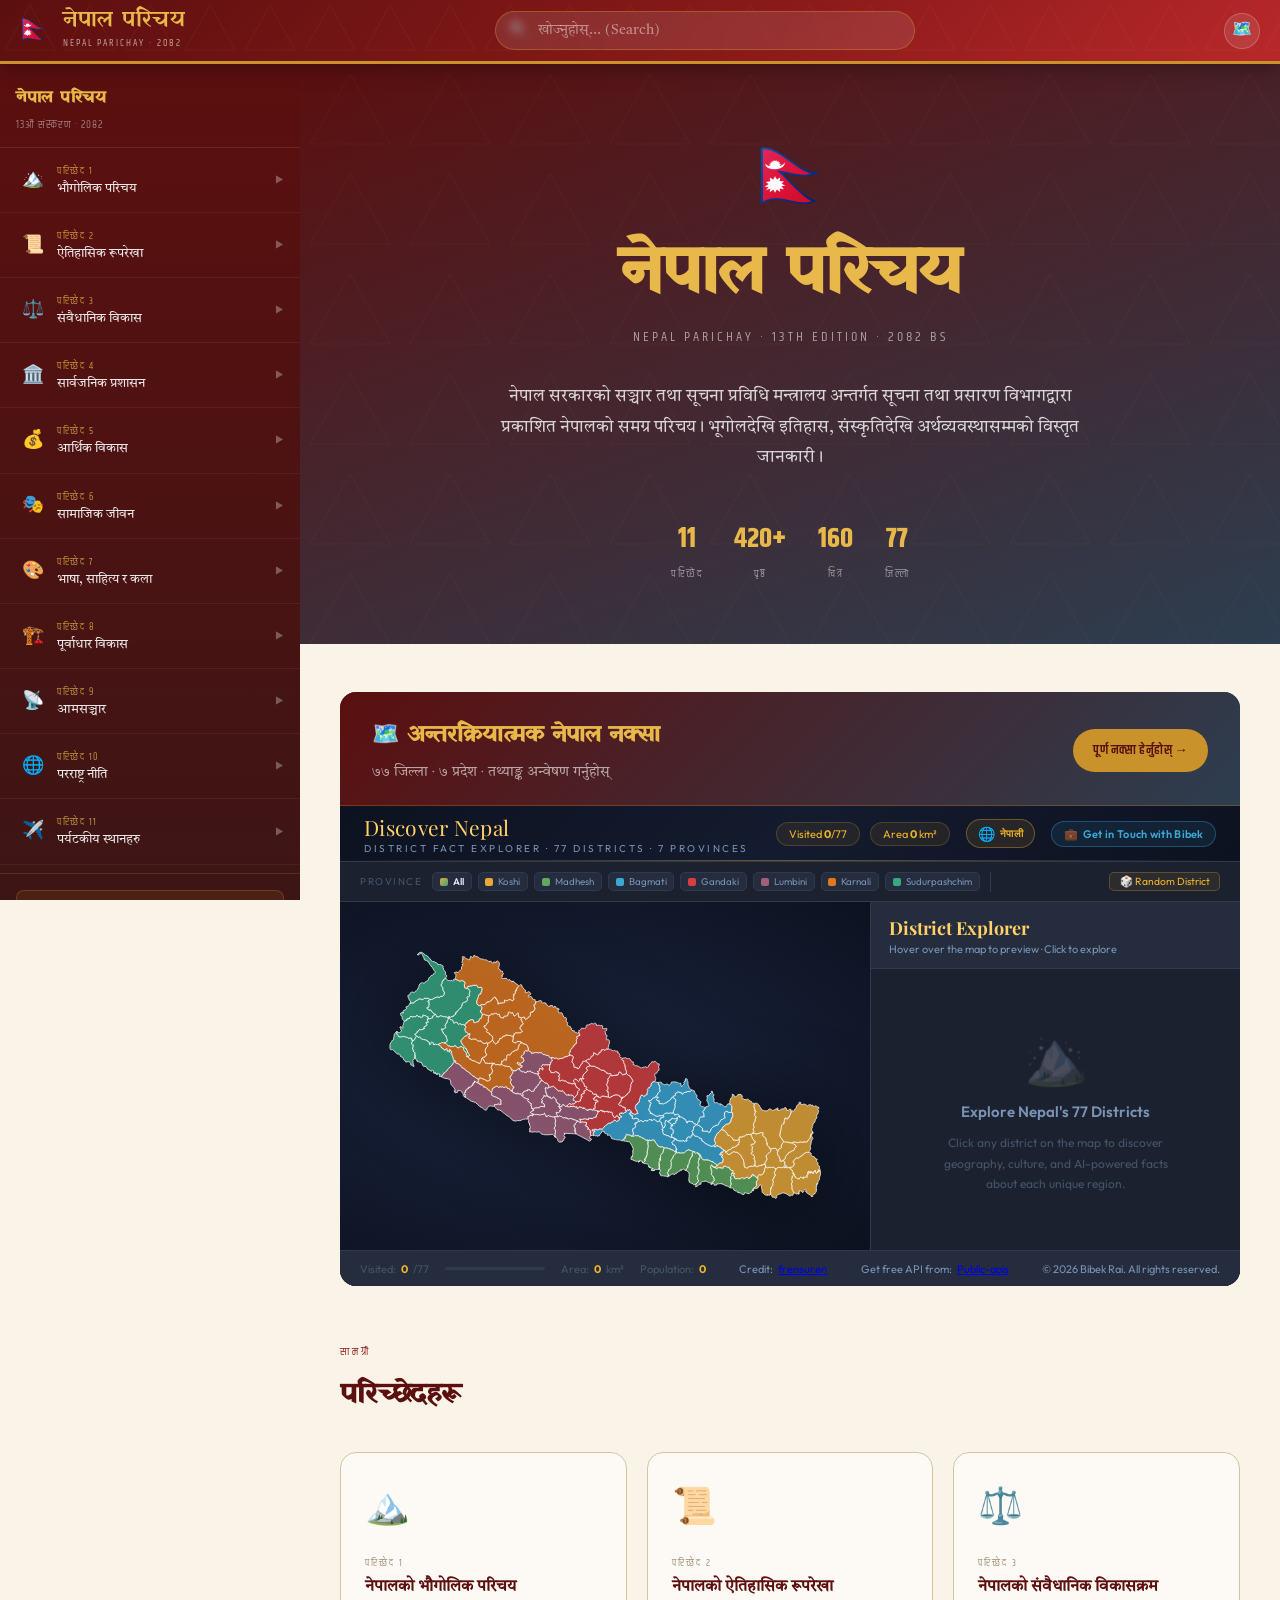
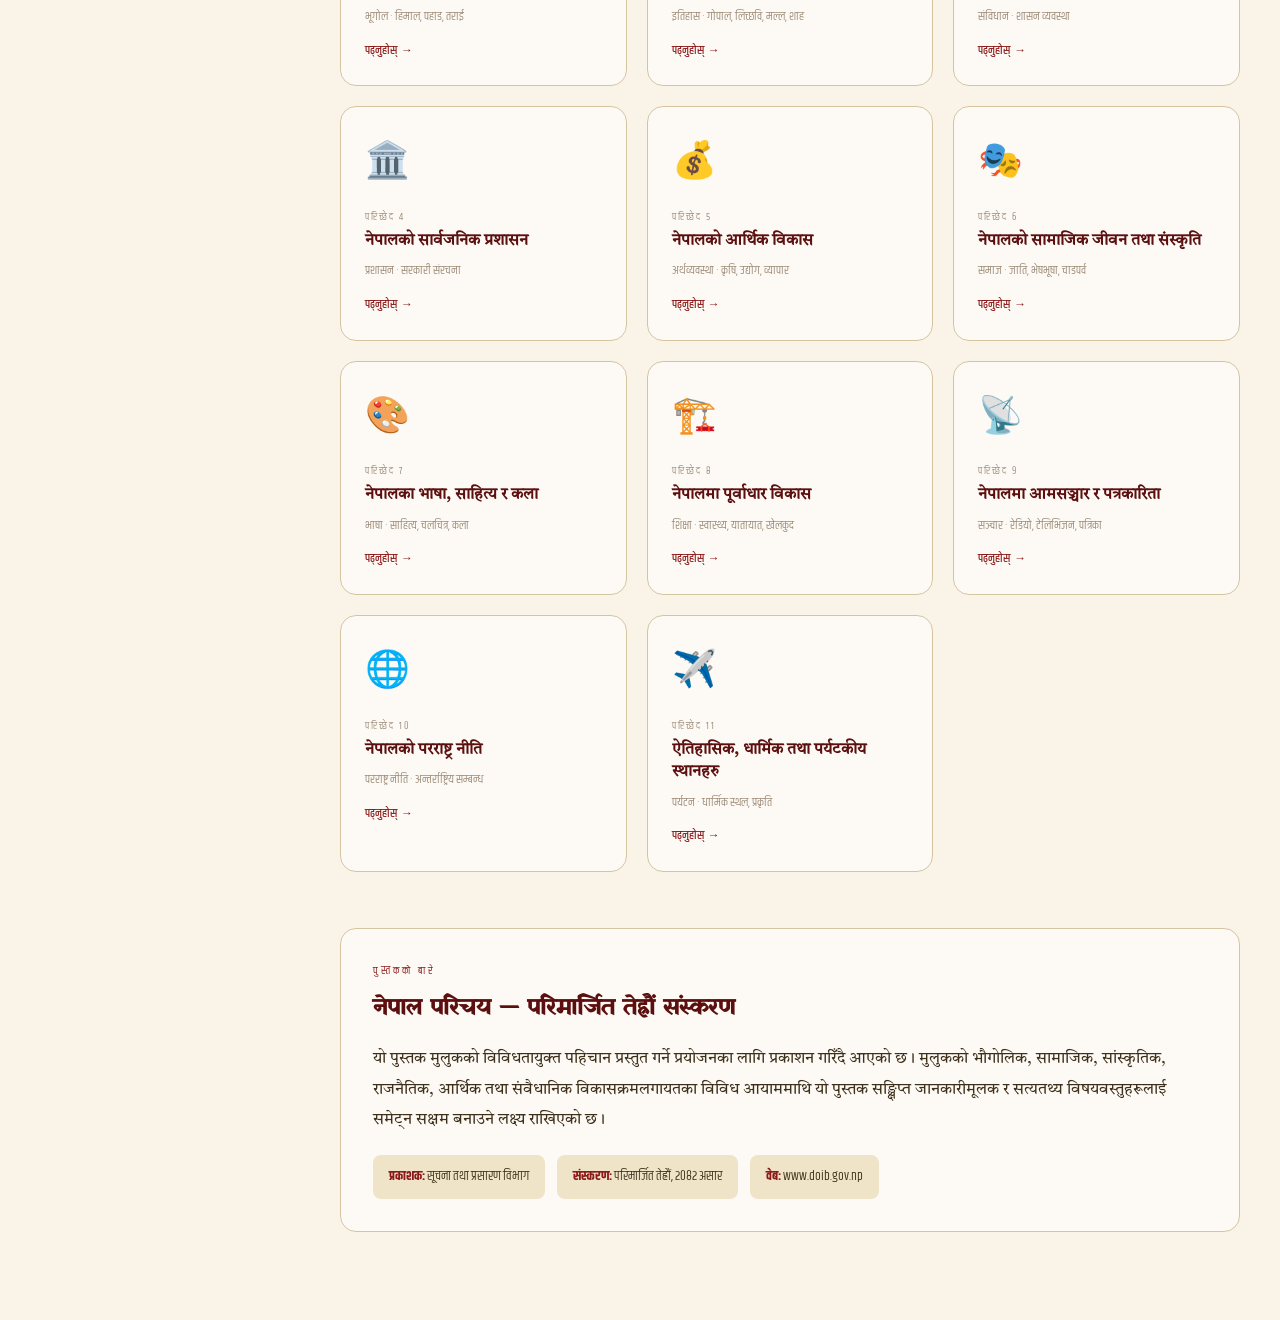
==== index.html @ 8df9b6da "Add files via upload" ====
<!DOCTYPE html>
<html lang="ne" dir="ltr">
<head>
<meta charset="UTF-8">
<meta name="viewport" content="width=device-width, initial-scale=1.0">
<title>नेपाल परिचय — डिजिटल पुस्तक</title>
<meta name="description" content="नेपाल परिचय — नेपाल सरकारद्वारा प्रकाशित नेपालको परिचयात्मक पुस्तक। भूगोल, इतिहास, संस्कृति, कला र थप जानकारी।">
<link rel="icon" href="data:image/svg+xml,<svg xmlns='http://www.w3.org/2000/svg' viewBox='0 0 100 100'><text y='.9em' font-size='90'>🇳🇵</text></svg>">
<link rel="stylesheet" href="src/style.css">
</head>
<body>

<!-- Header -->
<header class="site-header">
  <button class="sidebar-toggle" id="sidebar-toggle" aria-label="Menu">☰</button>
  <a class="header-logo" href="index.html">
    <span class="logo-flag">🇳🇵</span>
    <div>
      <div class="logo-text">नेपाल परिचय</div>
      <div class="logo-sub">Nepal Parichay · 2082</div>
    </div>
  </a>
  <div class="header-center">
    <div class="search-wrap">
      <span class="search-icon">🔍</span>
      <input type="text" class="search-input" id="search-input" 
             placeholder="खोज्नुहोस्... (Search)" autocomplete="off">
      <div class="search-results-dropdown" id="search-dropdown"></div>
    </div>
  </div>
  <div class="header-actions">
    <a class="btn-icon" href="nepal-map.html" title="Interactive Map" target="_blank">🗺️</a>
  </div>
</header>

<div class="sidebar-overlay" id="sidebar-overlay"></div>

<div class="app-layout">
  <!-- Sidebar -->
  <nav class="sidebar" id="sidebar">
    <div class="sidebar-header">
      <h2>नेपाल परिचय</h2>
      <p>13औं संस्करण · २०८२</p>
    </div>

    <div class="nav-chapter">
      <a class="nav-chapter-header" href="chapters/ch1.html">
        <span class="nav-ch-icon">🏔️</span>
        <div class="nav-ch-info">
          <div class="nav-ch-num">परिच्छेद १</div>
          <div class="nav-ch-title">भौगोलिक परिचय</div>
        </div>
        <span class="nav-ch-arrow">▶</span>
      </a>
    </div>
    <div class="nav-chapter">
      <a class="nav-chapter-header" href="chapters/ch2.html">
        <span class="nav-ch-icon">📜</span>
        <div class="nav-ch-info">
          <div class="nav-ch-num">परिच्छेद २</div>
          <div class="nav-ch-title">ऐतिहासिक रूपरेखा</div>
        </div>
        <span class="nav-ch-arrow">▶</span>
      </a>
    </div>
    <div class="nav-chapter">
      <a class="nav-chapter-header" href="chapters/ch3.html">
        <span class="nav-ch-icon">⚖️</span>
        <div class="nav-ch-info">
          <div class="nav-ch-num">परिच्छेद ३</div>
          <div class="nav-ch-title">संवैधानिक विकास</div>
        </div>
        <span class="nav-ch-arrow">▶</span>
      </a>
    </div>
    <div class="nav-chapter">
      <a class="nav-chapter-header" href="chapters/ch4.html">
        <span class="nav-ch-icon">🏛️</span>
        <div class="nav-ch-info">
          <div class="nav-ch-num">परिच्छेद ४</div>
          <div class="nav-ch-title">सार्वजनिक प्रशासन</div>
        </div>
        <span class="nav-ch-arrow">▶</span>
      </a>
    </div>
    <div class="nav-chapter">
      <a class="nav-chapter-header" href="chapters/ch5.html">
        <span class="nav-ch-icon">💰</span>
        <div class="nav-ch-info">
          <div class="nav-ch-num">परिच्छेद ५</div>
          <div class="nav-ch-title">आर्थिक विकास</div>
        </div>
        <span class="nav-ch-arrow">▶</span>
      </a>
    </div>
    <div class="nav-chapter">
      <a class="nav-chapter-header" href="chapters/ch6.html">
        <span class="nav-ch-icon">🎭</span>
        <div class="nav-ch-info">
          <div class="nav-ch-num">परिच्छेद ६</div>
          <div class="nav-ch-title">सामाजिक जीवन</div>
        </div>
        <span class="nav-ch-arrow">▶</span>
      </a>
    </div>
    <div class="nav-chapter">
      <a class="nav-chapter-header" href="chapters/ch7.html">
        <span class="nav-ch-icon">🎨</span>
        <div class="nav-ch-info">
          <div class="nav-ch-num">परिच्छेद ७</div>
          <div class="nav-ch-title">भाषा, साहित्य र कला</div>
        </div>
        <span class="nav-ch-arrow">▶</span>
      </a>
    </div>
    <div class="nav-chapter">
      <a class="nav-chapter-header" href="chapters/ch8.html">
        <span class="nav-ch-icon">🏗️</span>
        <div class="nav-ch-info">
          <div class="nav-ch-num">परिच्छेद ८</div>
          <div class="nav-ch-title">पूर्वाधार विकास</div>
        </div>
        <span class="nav-ch-arrow">▶</span>
      </a>
    </div>
    <div class="nav-chapter">
      <a class="nav-chapter-header" href="chapters/ch9.html">
        <span class="nav-ch-icon">📡</span>
        <div class="nav-ch-info">
          <div class="nav-ch-num">परिच्छेद ९</div>
          <div class="nav-ch-title">आमसञ्चार</div>
        </div>
        <span class="nav-ch-arrow">▶</span>
      </a>
    </div>
    <div class="nav-chapter">
      <a class="nav-chapter-header" href="chapters/ch10.html">
        <span class="nav-ch-icon">🌐</span>
        <div class="nav-ch-info">
          <div class="nav-ch-num">परिच्छेद १०</div>
          <div class="nav-ch-title">परराष्ट्र नीति</div>
        </div>
        <span class="nav-ch-arrow">▶</span>
      </a>
    </div>
    <div class="nav-chapter">
      <a class="nav-chapter-header" href="chapters/ch11.html">
        <span class="nav-ch-icon">✈️</span>
        <div class="nav-ch-info">
          <div class="nav-ch-num">परिच्छेद ११</div>
          <div class="nav-ch-title">पर्यटकीय स्थानहरु</div>
        </div>
        <span class="nav-ch-arrow">▶</span>
      </a>
    </div>

    <div class="nav-special">
      <a class="nav-special-btn" href="nepal-map.html" target="_blank">
        <span>🗺️</span> नेपाल अन्तरक्रियात्मक नक्सा
      </a>
    </div>
  </nav>

  <!-- Main Content -->
  <main class="main-content">

    <!-- Hero -->
    <section class="home-hero">
      <div class="home-hero-flag">🇳🇵</div>
      <h1>नेपाल परिचय</h1>
      <p class="home-hero-sub">Nepal Parichay · 13th Edition · 2082 BS</p>
      <p class="home-hero-desc">
        नेपाल सरकारको सञ्चार तथा सूचना प्रविधि मन्त्रालय अन्तर्गत सूचना तथा प्रसारण विभागद्वारा प्रकाशित नेपालको समग्र परिचय। भूगोलदेखि इतिहास, संस्कृतिदेखि अर्थव्यवस्थासम्मको विस्तृत जानकारी।
      </p>
      <div class="hero-stats">
        <div class="hero-stat">
          <div class="hero-stat-num">११</div>
          <div class="hero-stat-label">परिच्छेद</div>
        </div>
        <div class="hero-stat">
          <div class="hero-stat-num">४२०+</div>
          <div class="hero-stat-label">पृष्ठ</div>
        </div>
        <div class="hero-stat">
          <div class="hero-stat-num">१६०</div>
          <div class="hero-stat-label">चित्र</div>
        </div>
        <div class="hero-stat">
          <div class="hero-stat-num">७७</div>
          <div class="hero-stat-label">जिल्ला</div>
        </div>
      </div>
    </section>

    <div class="home-body">

      <!-- Interactive Map Feature -->
      <div class="map-feature">
        <div class="map-feature-header">
          <div>
            <h2>🗺️ अन्तरक्रियात्मक नेपाल नक्सा</h2>
            <p>७७ जिल्ला · ७ प्रदेश · तथ्याङ्क अन्वेषण गर्नुहोस्</p>
          </div>
          <a class="btn-explore" href="nepal-map.html" target="_blank">
            पूर्ण नक्सा हेर्नुहोस् →
          </a>
        </div>
        <iframe 
          class="map-preview-frame" 
          src="nepal-map.html" 
          title="Nepal Interactive Map"
          loading="lazy">
        </iframe>
      </div>

      <!-- Chapters -->
      <div class="section-label">सामग्री</div>
      <h2 class="section-title">परिच्छेदहरू</h2>

      <div class="chapters-grid">

        <a class="chapter-card" href="chapters/ch1.html">
          <span class="cc-icon">🏔️</span>
          <div class="cc-num">परिच्छेद १</div>
          <div class="cc-title">नेपालको भौगोलिक परिचय</div>
          <div class="cc-short">भूगोल · हिमाल, पहाड, तराई</div>
          <div class="cc-arrow">पढ्नुहोस् <span>→</span></div>
        </a>

        <a class="chapter-card" href="chapters/ch2.html">
          <span class="cc-icon">📜</span>
          <div class="cc-num">परिच्छेद २</div>
          <div class="cc-title">नेपालको ऐतिहासिक रूपरेखा</div>
          <div class="cc-short">इतिहास · गोपाल, लिच्छवि, मल्ल, शाह</div>
          <div class="cc-arrow">पढ्नुहोस् <span>→</span></div>
        </a>

        <a class="chapter-card" href="chapters/ch3.html">
          <span class="cc-icon">⚖️</span>
          <div class="cc-num">परिच्छेद ३</div>
          <div class="cc-title">नेपालको संवैधानिक विकासक्रम</div>
          <div class="cc-short">संविधान · शासन व्यवस्था</div>
          <div class="cc-arrow">पढ्नुहोस् <span>→</span></div>
        </a>

        <a class="chapter-card" href="chapters/ch4.html">
          <span class="cc-icon">🏛️</span>
          <div class="cc-num">परिच्छेद ४</div>
          <div class="cc-title">नेपालको सार्वजनिक प्रशासन</div>
          <div class="cc-short">प्रशासन · सरकारी संरचना</div>
          <div class="cc-arrow">पढ्नुहोस् <span>→</span></div>
        </a>

        <a class="chapter-card" href="chapters/ch5.html">
          <span class="cc-icon">💰</span>
          <div class="cc-num">परिच्छेद ५</div>
          <div class="cc-title">नेपालको आर्थिक विकास</div>
          <div class="cc-short">अर्थव्यवस्था · कृषि, उद्योग, व्यापार</div>
          <div class="cc-arrow">पढ्नुहोस् <span>→</span></div>
        </a>

        <a class="chapter-card" href="chapters/ch6.html">
          <span class="cc-icon">🎭</span>
          <div class="cc-num">परिच्छेद ६</div>
          <div class="cc-title">नेपालको सामाजिक जीवन तथा संस्कृति</div>
          <div class="cc-short">समाज · जाति, भेषभूषा, चाडपर्व</div>
          <div class="cc-arrow">पढ्नुहोस् <span>→</span></div>
        </a>

        <a class="chapter-card" href="chapters/ch7.html">
          <span class="cc-icon">🎨</span>
          <div class="cc-num">परिच्छेद ७</div>
          <div class="cc-title">नेपालका भाषा, साहित्य र कला</div>
          <div class="cc-short">भाषा · साहित्य, चलचित्र, कला</div>
          <div class="cc-arrow">पढ्नुहोस् <span>→</span></div>
        </a>

        <a class="chapter-card" href="chapters/ch8.html">
          <span class="cc-icon">🏗️</span>
          <div class="cc-num">परिच्छेद ८</div>
          <div class="cc-title">नेपालमा पूर्वाधार विकास</div>
          <div class="cc-short">शिक्षा · स्वास्थ्य, यातायात, खेलकुद</div>
          <div class="cc-arrow">पढ्नुहोस् <span>→</span></div>
        </a>

        <a class="chapter-card" href="chapters/ch9.html">
          <span class="cc-icon">📡</span>
          <div class="cc-num">परिच्छेद ९</div>
          <div class="cc-title">नेपालमा आमसञ्चार र पत्रकारिता</div>
          <div class="cc-short">सञ्चार · रेडियो, टेलिभिजन, पत्रिका</div>
          <div class="cc-arrow">पढ्नुहोस् <span>→</span></div>
        </a>

        <a class="chapter-card" href="chapters/ch10.html">
          <span class="cc-icon">🌐</span>
          <div class="cc-num">परिच्छेद १०</div>
          <div class="cc-title">नेपालको परराष्ट्र नीति</div>
          <div class="cc-short">परराष्ट्र नीति · अन्तर्राष्ट्रिय सम्बन्ध</div>
          <div class="cc-arrow">पढ्नुहोस् <span>→</span></div>
        </a>

        <a class="chapter-card" href="chapters/ch11.html">
          <span class="cc-icon">✈️</span>
          <div class="cc-num">परिच्छेद ११</div>
          <div class="cc-title">ऐतिहासिक, धार्मिक तथा पर्यटकीय स्थानहरु</div>
          <div class="cc-short">पर्यटन · धार्मिक स्थल, प्रकृति</div>
          <div class="cc-arrow">पढ्नुहोस् <span>→</span></div>
        </a>

      </div>

      <!-- About Box -->
      <div style="background:var(--white);border:1px solid var(--border);border-radius:var(--radius-lg);padding:32px;margin-bottom:40px;">
        <div class="section-label">पुस्तकको बारे</div>
        <h3 style="font-family:var(--font-display);font-size:22px;color:var(--crimson-dark);margin-bottom:16px;">नेपाल परिचय — परिमार्जित तेह्रौं संस्करण</h3>
        <p style="font-family:var(--font-body);font-size:16px;line-height:1.9;color:var(--ink-mid);margin-bottom:12px;">
          यो पुस्तक मुलुकको विविधतायुक्त पहिचान प्रस्तुत गर्ने प्रयोजनका लागि प्रकाशन गरिँदै आएको छ। मुलुकको भौगोलिक, सामाजिक, सांस्कृतिक, राजनैतिक, आर्थिक तथा संवैधानिक विकासक्रमलगायतका विविध आयाममाथि यो पुस्तक सङ्क्षिप्त जानकारीमूलक र सत्यतथ्य विषयवस्तुहरूलाई समेट्न सक्षम बनाउने लक्ष्य राखिएको छ।
        </p>
        <div style="display:flex;flex-wrap:wrap;gap:12px;margin-top:20px;">
          <div style="background:var(--parchment-dark);border-radius:var(--radius);padding:10px 16px;font-family:var(--font-ui);font-size:13px;color:var(--ink-mid);">
            <strong style="color:var(--crimson);">प्रकाशक:</strong> सूचना तथा प्रसारण विभाग
          </div>
          <div style="background:var(--parchment-dark);border-radius:var(--radius);padding:10px 16px;font-family:var(--font-ui);font-size:13px;color:var(--ink-mid);">
            <strong style="color:var(--crimson);">संस्करण:</strong> परिमार्जित तेह्रौं, २०८२ असार
          </div>
          <div style="background:var(--parchment-dark);border-radius:var(--radius);padding:10px 16px;font-family:var(--font-ui);font-size:13px;color:var(--ink-mid);">
            <strong style="color:var(--crimson);">वेब:</strong> www.doib.gov.np
          </div>
        </div>
      </div>

    </div><!-- /home-body -->
  </main>
</div><!-- /app-layout -->

<!-- Lightbox -->
<div class="lightbox-overlay" id="lightbox">
  <span class="lightbox-close" onclick="closeLightbox()">×</span>
  <img class="lightbox-img" src="" alt="">
  <div class="lightbox-caption"></div>
</div>

<script src="https://cdn.jsdelivr.net/npm/flexsearch@0.7.43/dist/flexsearch.bundle.js"></script>
<script src="src/app.js"></script>
<script src="src/search.js"></script>
</body>
</html>
---- src/style.css ----
/* ══════════════════════════════════════════════
   नेपाल परिचय — Main Stylesheet
   Font Strategy: Yatra One (headings), Tiro Devanagari Hindi (body),
   Khand (numbers/UI), Inknut Antiqua (pull quotes), Poppins (nav)
══════════════════════════════════════════════ */

@import url('https://fonts.googleapis.com/css2?family=Yatra+One&family=Tiro+Devanagari+Hindi:ital@0;1&family=Khand:wght@300;400;500;600;700&family=Inknut+Antiqua:wght@300;400;600;800&family=Poppins:wght@300;400;500;600&family=Noto+Serif+Devanagari:wght@100..900&display=swap');

:root {
  /* Color palette — Deep Nepal Crimson + Mountain Gold */
  --crimson: #8B1A1A;
  --crimson-dark: #5C0F0F;
  --crimson-light: #B8282A;
  --gold: #C9922A;
  --gold-light: #E8B94A;
  --gold-pale: #F5E6C2;
  --mountain: #2C3E50;
  --mountain-mid: #3D5266;
  --forest: #2E5F3E;
  --sky: #4A7BA8;
  --parchment: #FAF4E8;
  --parchment-dark: #F0E4C8;
  --ink: #1A1209;
  --ink-mid: #3D2F1A;
  --ink-light: #6B5440;
  --muted: #9B8A76;
  --border: #D4C4A0;
  --border-light: #EAE0CC;
  --white: #FDFAF5;

  /* Layout */
  --sidebar-w: 300px;
  --header-h: 64px;
  --content-max: 860px;
  --radius: 8px;
  --radius-lg: 16px;

  /* Typography */
  --font-display: 'Yatra One', 'Noto Serif Devanagari', serif;
  --font-body: 'Tiro Devanagari Hindi', 'Noto Serif Devanagari', serif;
  --font-ui: 'Khand', 'Poppins', sans-serif;
  --font-quote: 'Inknut Antiqua', serif;
  --font-nav: 'Poppins', sans-serif;
}

/* ── Reset ── */
*, *::before, *::after { box-sizing: border-box; margin: 0; padding: 0; }
html { scroll-behavior: smooth; font-size: 16px; }

body {
  font-family: var(--font-body);
  background: var(--parchment);
  color: var(--ink);
  line-height: 1.8;
  min-height: 100vh;
  overflow-x: hidden;
}

/* ══ HEADER ══ */
.site-header {
  position: fixed;
  top: 0; left: 0; right: 0;
  height: var(--header-h);
  background: linear-gradient(135deg, var(--crimson-dark) 0%, var(--crimson) 60%, var(--crimson-light) 100%);
  border-bottom: 3px solid var(--gold);
  display: flex;
  align-items: center;
  gap: 16px;
  padding: 0 20px 0 16px;
  z-index: 1000;
  box-shadow: 0 4px 20px rgba(0,0,0,0.3);
}

.site-header::before {
  content: '';
  position: absolute;
  inset: 0;
  background: url("data:image/svg+xml,%3Csvg width='60' height='60' xmlns='http://www.w3.org/2000/svg'%3E%3Cpath d='M30 5 L55 50 L5 50Z' fill='none' stroke='rgba(201,146,42,0.08)' stroke-width='1'/%3E%3C/svg%3E") repeat;
  pointer-events: none;
}

.header-logo {
  display: flex;
  align-items: center;
  gap: 12px;
  text-decoration: none;
  flex-shrink: 0;
}

.header-logo .logo-flag {
  font-size: 28px;
  line-height: 1;
}

.header-logo .logo-text {
  font-family: var(--font-display);
  font-size: 22px;
  color: var(--gold-light);
  line-height: 1.1;
  letter-spacing: 0.5px;
}

.header-logo .logo-sub {
  font-family: var(--font-ui);
  font-size: 10px;
  color: rgba(255,255,255,0.6);
  letter-spacing: 2px;
  text-transform: uppercase;
}

.header-center {
  flex: 1;
  display: flex;
  align-items: center;
  justify-content: center;
}

.search-wrap {
  position: relative;
  width: 100%;
  max-width: 420px;
}

.search-input {
  width: 100%;
  padding: 9px 16px 9px 42px;
  border-radius: 100px;
  border: 1.5px solid rgba(201,146,42,0.4);
  background: rgba(255,255,255,0.1);
  color: white;
  font-family: var(--font-body);
  font-size: 14px;
  outline: none;
  transition: all 0.2s;
  backdrop-filter: blur(4px);
}

.search-input::placeholder { color: rgba(255,255,255,0.45); }
.search-input:focus {
  border-color: var(--gold);
  background: rgba(255,255,255,0.15);
  box-shadow: 0 0 0 3px rgba(201,146,42,0.2);
}

.search-icon {
  position: absolute;
  left: 14px; top: 50%;
  transform: translateY(-50%);
  color: rgba(255,255,255,0.5);
  font-size: 16px;
  pointer-events: none;
}

.search-results-dropdown {
  position: absolute;
  top: calc(100% + 8px);
  left: 0; right: 0;
  background: var(--white);
  border: 1px solid var(--border);
  border-radius: var(--radius-lg);
  box-shadow: 0 16px 40px rgba(0,0,0,0.2);
  max-height: 400px;
  overflow-y: auto;
  z-index: 2000;
  display: none;
}

.search-results-dropdown.show { display: block; }

.search-result-item {
  padding: 12px 16px;
  border-bottom: 1px solid var(--border-light);
  cursor: pointer;
  transition: background 0.15s;
  text-decoration: none;
  display: block;
  color: var(--ink);
}
.search-result-item:hover { background: var(--parchment); }
.search-result-item:last-child { border-bottom: none; }

.sri-label {
  font-family: var(--font-ui);
  font-size: 10px;
  color: var(--muted);
  text-transform: uppercase;
  letter-spacing: 1.5px;
}

.sri-title {
  font-family: var(--font-body);
  font-size: 14px;
  color: var(--crimson);
  margin: 2px 0;
}

.sri-snippet {
  font-size: 12px;
  color: var(--ink-light);
  line-height: 1.5;
  display: -webkit-box;
  -webkit-line-clamp: 2;
  -webkit-box-orient: vertical;
  overflow: hidden;
}

.sri-snippet mark {
  background: var(--gold-pale);
  color: var(--crimson-dark);
  border-radius: 2px;
  padding: 0 2px;
}

.header-actions {
  display: flex;
  align-items: center;
  gap: 8px;
  flex-shrink: 0;
}

.btn-icon {
  width: 36px; height: 36px;
  border-radius: 50%;
  background: rgba(255,255,255,0.1);
  border: 1px solid rgba(255,255,255,0.2);
  color: white;
  display: flex; align-items: center; justify-content: center;
  cursor: pointer;
  font-size: 16px;
  transition: all 0.2s;
  text-decoration: none;
}
.btn-icon:hover { background: rgba(255,255,255,0.2); border-color: var(--gold); }

.sidebar-toggle {
  display: none;
  width: 36px; height: 36px;
  border-radius: 8px;
  background: rgba(255,255,255,0.1);
  border: 1px solid rgba(255,255,255,0.2);
  color: white;
  align-items: center; justify-content: center;
  cursor: pointer;
  font-size: 18px;
  transition: all 0.2s;
}
.sidebar-toggle:hover { background: rgba(255,255,255,0.2); }

/* ══ LAYOUT ══ */
.app-layout {
  display: flex;
  min-height: calc(100vh - var(--header-h));
  margin-top: var(--header-h);
}

/* ══ SIDEBAR ══ */
.sidebar {
  width: var(--sidebar-w);
  flex-shrink: 0;
  background: linear-gradient(180deg, var(--crimson-dark) 0%, #3D1515 100%);
  color: white;
  position: fixed;
  top: var(--header-h);
  left: 0;
  bottom: 0;
  overflow-y: auto;
  overflow-x: hidden;
  z-index: 900;
  transition: transform 0.3s ease;
  scrollbar-width: thin;
  scrollbar-color: rgba(201,146,42,0.3) transparent;
}

.sidebar::-webkit-scrollbar { width: 4px; }
.sidebar::-webkit-scrollbar-thumb { background: rgba(201,146,42,0.3); border-radius: 2px; }

.sidebar-header {
  padding: 20px 16px 12px;
  border-bottom: 1px solid rgba(201,146,42,0.2);
}

.sidebar-header h2 {
  font-family: var(--font-display);
  font-size: 16px;
  color: var(--gold-light);
  letter-spacing: 0.5px;
}

.sidebar-header p {
  font-family: var(--font-ui);
  font-size: 11px;
  color: rgba(255,255,255,0.45);
  letter-spacing: 1px;
  text-transform: uppercase;
  margin-top: 2px;
}

.nav-chapter {
  padding: 4px 0;
  border-bottom: 1px solid rgba(255,255,255,0.06);
}

.nav-chapter-header {
  display: flex;
  align-items: center;
  gap: 10px;
  padding: 10px 16px;
  cursor: pointer;
  transition: all 0.2s;
  text-decoration: none;
  color: white;
  border-left: 3px solid transparent;
}

.nav-chapter-header:hover,
.nav-chapter-header.active {
  background: rgba(201,146,42,0.12);
  border-left-color: var(--gold);
}

.nav-chapter-header.active {
  background: rgba(201,146,42,0.18);
}

.nav-ch-icon {
  font-size: 18px;
  width: 28px;
  flex-shrink: 0;
  text-align: center;
}

.nav-ch-info { flex: 1; min-width: 0; }

.nav-ch-num {
  font-family: var(--font-ui);
  font-size: 10px;
  color: var(--gold-light);
  letter-spacing: 1.5px;
  text-transform: uppercase;
  opacity: 0.8;
}

.nav-ch-title {
  font-family: var(--font-body);
  font-size: 13px;
  color: rgba(255,255,255,0.9);
  line-height: 1.4;
  white-space: nowrap;
  overflow: hidden;
  text-overflow: ellipsis;
}

.nav-ch-arrow {
  font-size: 10px;
  color: rgba(255,255,255,0.3);
  transition: transform 0.2s;
  flex-shrink: 0;
}

.nav-chapter.open .nav-ch-arrow { transform: rotate(90deg); }

.nav-sub-list {
  display: none;
  padding: 4px 0 8px 54px;
}

.nav-chapter.open .nav-sub-list { display: block; }

.nav-sub-item {
  display: block;
  padding: 5px 8px;
  font-family: var(--font-body);
  font-size: 12px;
  color: rgba(255,255,255,0.55);
  text-decoration: none;
  border-radius: 4px;
  transition: all 0.15s;
  line-height: 1.4;
}

.nav-sub-item:hover { color: var(--gold-light); background: rgba(255,255,255,0.05); }

.nav-special {
  padding: 16px;
  border-top: 1px solid rgba(201,146,42,0.2);
  margin-top: 8px;
}

.nav-special-btn {
  display: flex;
  align-items: center;
  gap: 10px;
  padding: 10px 12px;
  background: rgba(201,146,42,0.1);
  border: 1px solid rgba(201,146,42,0.25);
  border-radius: var(--radius);
  color: var(--gold-light);
  font-family: var(--font-ui);
  font-size: 13px;
  font-weight: 500;
  text-decoration: none;
  cursor: pointer;
  transition: all 0.2s;
  width: 100%;
  text-align: left;
}

.nav-special-btn:hover {
  background: rgba(201,146,42,0.2);
  border-color: var(--gold);
}

/* ══ MAIN CONTENT ══ */
.main-content {
  flex: 1;
  margin-left: var(--sidebar-w);
  min-width: 0;
}

/* ══ HOME PAGE ══ */
.home-hero {
  background: linear-gradient(160deg, var(--crimson-dark) 0%, var(--mountain) 100%);
  padding: 80px 40px 60px;
  text-align: center;
  position: relative;
  overflow: hidden;
}

.home-hero::before {
  content: '';
  position: absolute;
  inset: 0;
  background: url("data:image/svg+xml,%3Csvg xmlns='http://www.w3.org/2000/svg' width='100' height='100'%3E%3Cpolygon points='50,10 90,80 10,80' fill='none' stroke='rgba(201,146,42,0.05)' stroke-width='1'/%3E%3C/svg%3E") repeat;
  pointer-events: none;
}

.home-hero-flag {
  font-size: 72px;
  line-height: 1;
  margin-bottom: 20px;
  animation: flagPulse 3s ease-in-out infinite;
}

@keyframes flagPulse {
  0%, 100% { transform: scale(1); }
  50% { transform: scale(1.05); }
}

.home-hero h1 {
  font-family: var(--font-display);
  font-size: clamp(36px, 6vw, 64px);
  color: var(--gold-light);
  line-height: 1.2;
  margin-bottom: 12px;
}

.home-hero-sub {
  font-family: var(--font-ui);
  font-size: 14px;
  color: rgba(255,255,255,0.55);
  letter-spacing: 3px;
  text-transform: uppercase;
  margin-bottom: 32px;
}

.home-hero-desc {
  font-family: var(--font-body);
  font-size: 17px;
  color: rgba(255,255,255,0.8);
  max-width: 600px;
  margin: 0 auto 40px;
  line-height: 1.8;
}

.hero-stats {
  display: flex;
  justify-content: center;
  gap: 32px;
  flex-wrap: wrap;
}

.hero-stat {
  text-align: center;
}

.hero-stat-num {
  font-family: var(--font-ui);
  font-size: 28px;
  font-weight: 700;
  color: var(--gold-light);
}

.hero-stat-label {
  font-family: var(--font-ui);
  font-size: 11px;
  color: rgba(255,255,255,0.5);
  letter-spacing: 1.5px;
  text-transform: uppercase;
}

.home-body {
  padding: 48px 40px;
  max-width: 1200px;
  margin: 0 auto;
}

.section-label {
  font-family: var(--font-ui);
  font-size: 11px;
  letter-spacing: 3px;
  text-transform: uppercase;
  color: var(--crimson);
  margin-bottom: 8px;
}

.section-title {
  font-family: var(--font-display);
  font-size: 28px;
  color: var(--crimson-dark);
  margin-bottom: 32px;
}

/* Chapter Cards Grid */
.chapters-grid {
  display: grid;
  grid-template-columns: repeat(auto-fill, minmax(280px, 1fr));
  gap: 20px;
  margin-bottom: 56px;
}

.chapter-card {
  background: var(--white);
  border: 1px solid var(--border);
  border-radius: var(--radius-lg);
  padding: 24px;
  text-decoration: none;
  color: var(--ink);
  display: block;
  transition: all 0.25s ease;
  position: relative;
  overflow: hidden;
}

.chapter-card::before {
  content: '';
  position: absolute;
  top: 0; left: 0; right: 0;
  height: 3px;
  background: linear-gradient(90deg, var(--crimson), var(--gold));
  transform: scaleX(0);
  transform-origin: left;
  transition: transform 0.3s ease;
}

.chapter-card:hover {
  transform: translateY(-4px);
  box-shadow: 0 12px 32px rgba(0,0,0,0.12);
  border-color: var(--border);
}

.chapter-card:hover::before { transform: scaleX(1); }

.cc-icon {
  font-size: 36px;
  margin-bottom: 12px;
  display: block;
}

.cc-num {
  font-family: var(--font-ui);
  font-size: 10px;
  color: var(--muted);
  letter-spacing: 2px;
  text-transform: uppercase;
  margin-bottom: 4px;
}

.cc-title {
  font-family: var(--font-body);
  font-size: 16px;
  color: var(--crimson-dark);
  font-weight: 600;
  line-height: 1.4;
  margin-bottom: 8px;
}

.cc-short {
  font-family: var(--font-ui);
  font-size: 12px;
  color: var(--muted);
  margin-bottom: 12px;
}

.cc-arrow {
  font-family: var(--font-ui);
  font-size: 12px;
  color: var(--crimson);
  font-weight: 500;
  display: flex;
  align-items: center;
  gap: 4px;
}

/* Map Feature */
.map-feature {
  background: var(--mountain);
  border-radius: var(--radius-lg);
  overflow: hidden;
  margin-bottom: 56px;
  position: relative;
}

.map-feature-header {
  padding: 24px 32px 20px;
  background: linear-gradient(135deg, var(--crimson-dark), var(--mountain));
  border-bottom: 1px solid rgba(201,146,42,0.3);
  display: flex;
  align-items: center;
  justify-content: space-between;
  flex-wrap: wrap;
  gap: 12px;
}

.map-feature-header h2 {
  font-family: var(--font-display);
  font-size: 22px;
  color: var(--gold-light);
}

.map-feature-header p {
  font-family: var(--font-body);
  font-size: 14px;
  color: rgba(255,255,255,0.6);
  margin-top: 4px;
}

.btn-explore {
  padding: 10px 20px;
  background: var(--gold);
  color: var(--crimson-dark);
  border-radius: 100px;
  font-family: var(--font-ui);
  font-size: 13px;
  font-weight: 600;
  text-decoration: none;
  transition: all 0.2s;
  letter-spacing: 0.5px;
}

.btn-explore:hover { background: var(--gold-light); transform: scale(1.03); }

.map-preview-frame {
  width: 100%;
  height: 480px;
  border: none;
  display: block;
}

/* ══ CHAPTER PAGE ══ */
.chapter-shell {
  display: flex;
  min-height: calc(100vh - var(--header-h));
}

.chapter-toc {
  width: 240px;
  flex-shrink: 0;
  position: sticky;
  top: calc(var(--header-h) + 20px);
  height: calc(100vh - var(--header-h) - 40px);
  overflow-y: auto;
  padding: 20px 16px;
  scrollbar-width: thin;
  scrollbar-color: var(--border) transparent;
}

.chapter-toc h3 {
  font-family: var(--font-ui);
  font-size: 10px;
  letter-spacing: 2px;
  text-transform: uppercase;
  color: var(--muted);
  margin-bottom: 12px;
  padding-bottom: 8px;
  border-bottom: 1px solid var(--border-light);
}

.toc-list { list-style: none; }

.toc-item {
  margin-bottom: 2px;
}

.toc-link {
  display: block;
  padding: 5px 8px;
  font-family: var(--font-body);
  font-size: 12.5px;
  color: var(--ink-light);
  text-decoration: none;
  border-radius: 4px;
  border-left: 2px solid transparent;
  transition: all 0.15s;
  line-height: 1.4;
}

.toc-link:hover { color: var(--crimson); background: var(--parchment-dark); }
.toc-link.active { color: var(--crimson); border-left-color: var(--crimson); background: var(--parchment-dark); }
.toc-item.level-2 .toc-link { padding-left: 16px; font-size: 12px; }
.toc-item.level-3 .toc-link { padding-left: 24px; font-size: 11.5px; color: var(--muted); }

/* Chapter reading area */
.chapter-reader {
  flex: 1;
  min-width: 0;
  padding: 40px 48px 80px;
}

.chapter-header-bar {
  background: linear-gradient(135deg, var(--crimson-dark), var(--crimson));
  margin: -40px -48px 40px;
  padding: 40px 48px 36px;
  position: relative;
  overflow: hidden;
}

.chapter-header-bar::after {
  content: '';
  position: absolute;
  bottom: -1px; left: 0; right: 0;
  height: 32px;
  background: var(--parchment);
  clip-path: ellipse(55% 100% at 50% 100%);
}

.ch-breadcrumb {
  font-family: var(--font-ui);
  font-size: 11px;
  color: rgba(255,255,255,0.5);
  letter-spacing: 1.5px;
  text-transform: uppercase;
  margin-bottom: 12px;
}

.ch-breadcrumb a {
  color: var(--gold-light);
  text-decoration: none;
}

.ch-breadcrumb a:hover { text-decoration: underline; }

.ch-icon-large {
  font-size: 48px;
  margin-bottom: 12px;
  display: block;
}

.chapter-header-bar h1 {
  font-family: var(--font-display);
  font-size: clamp(24px, 4vw, 40px);
  color: var(--gold-light);
  line-height: 1.2;
  max-width: 700px;
}

/* Book Content Styles */
.book-content {
  max-width: var(--content-max);
  font-size: 17px;
  line-height: 1.9;
  color: var(--ink);
}

.book-content h1 {
  font-family: var(--font-display);
  font-size: 26px;
  color: var(--crimson-dark);
  margin: 48px 0 20px;
  padding-bottom: 12px;
  border-bottom: 2px solid var(--gold-pale);
  line-height: 1.3;
}

.book-content h2 {
  font-family: var(--font-display);
  font-size: 21px;
  color: var(--crimson);
  margin: 36px 0 16px;
  line-height: 1.3;
}

.book-content h3 {
  font-family: var(--font-body);
  font-size: 18px;
  color: var(--mountain);
  margin: 28px 0 12px;
  font-weight: 600;
}

.book-content h4 {
  font-family: var(--font-body);
  font-size: 16px;
  color: var(--ink-mid);
  margin: 20px 0 8px;
  font-weight: 600;
}

.book-content p {
  margin-bottom: 1.2em;
  text-align: justify;
  hyphens: auto;
}

.book-content ul, .book-content ol {
  margin: 0 0 1.2em 28px;
}

.book-content li {
  margin-bottom: 6px;
}

.book-content blockquote {
  font-family: var(--font-quote);
  font-size: 18px;
  color: var(--crimson);
  border-left: 4px solid var(--gold);
  padding: 16px 24px;
  margin: 32px 0;
  background: var(--parchment-dark);
  border-radius: 0 var(--radius) var(--radius) 0;
  font-style: italic;
  line-height: 1.6;
}

/* Tables */
.book-content table {
  width: 100%;
  border-collapse: collapse;
  margin: 24px 0;
  font-size: 14.5px;
  background: var(--white);
  border-radius: var(--radius);
  overflow: hidden;
  box-shadow: 0 2px 8px rgba(0,0,0,0.06);
}

.book-content th {
  background: var(--crimson);
  color: white;
  font-family: var(--font-ui);
  font-weight: 600;
  padding: 10px 14px;
  text-align: left;
  font-size: 13px;
  letter-spacing: 0.3px;
}

.book-content td {
  padding: 9px 14px;
  border-bottom: 1px solid var(--border-light);
  color: var(--ink-mid);
}

.book-content tr:nth-child(even) td { background: rgba(250,244,232,0.5); }
.book-content tr:hover td { background: var(--parchment-dark); }

/* Images */
.book-figure {
  margin: 32px 0;
  text-align: center;
}

.book-img {
  max-width: 100%;
  border-radius: var(--radius);
  box-shadow: 0 4px 20px rgba(0,0,0,0.15);
  cursor: zoom-in;
  transition: transform 0.25s ease, box-shadow 0.25s ease;
  border: 2px solid var(--border);
}

.book-img:hover {
  transform: scale(1.02);
  box-shadow: 0 8px 32px rgba(0,0,0,0.2);
}

.book-figure figcaption {
  font-family: var(--font-ui);
  font-size: 12px;
  color: var(--muted);
  margin-top: 10px;
  letter-spacing: 0.5px;
  font-style: italic;
}

/* Navigation buttons */
.chapter-nav-buttons {
  display: flex;
  justify-content: space-between;
  align-items: center;
  margin-top: 64px;
  padding-top: 32px;
  border-top: 2px solid var(--border-light);
  gap: 16px;
}

.nav-btn {
  display: flex;
  align-items: center;
  gap: 12px;
  padding: 14px 24px;
  background: var(--white);
  border: 1.5px solid var(--border);
  border-radius: var(--radius-lg);
  text-decoration: none;
  color: var(--ink);
  transition: all 0.2s;
  max-width: 220px;
  flex: 1;
}

.nav-btn:hover {
  border-color: var(--crimson);
  box-shadow: 0 4px 16px rgba(0,0,0,0.1);
  transform: translateX(-2px);
}

.nav-btn.next:hover { transform: translateX(2px); }

.nav-btn-arrow {
  font-size: 20px;
  color: var(--crimson);
  flex-shrink: 0;
}

.nav-btn-info { flex: 1; min-width: 0; }

.nav-btn-label {
  font-family: var(--font-ui);
  font-size: 10px;
  color: var(--muted);
  text-transform: uppercase;
  letter-spacing: 1.5px;
}

.nav-btn-title {
  font-family: var(--font-body);
  font-size: 14px;
  color: var(--crimson-dark);
  white-space: nowrap;
  overflow: hidden;
  text-overflow: ellipsis;
}

.nav-btn.next { flex-direction: row-reverse; text-align: right; }

/* ══ LIGHTBOX ══ */
.lightbox-overlay {
  position: fixed;
  inset: 0;
  background: rgba(0,0,0,0.92);
  z-index: 9999;
  display: none;
  align-items: center;
  justify-content: center;
  cursor: zoom-out;
  backdrop-filter: blur(4px);
}

.lightbox-overlay.show { display: flex; }

.lightbox-img {
  max-width: 90vw;
  max-height: 90vh;
  object-fit: contain;
  border-radius: var(--radius);
  box-shadow: 0 24px 80px rgba(0,0,0,0.5);
  cursor: default;
}

.lightbox-close {
  position: absolute;
  top: 20px; right: 24px;
  font-size: 36px;
  color: white;
  cursor: pointer;
  line-height: 1;
  opacity: 0.7;
  transition: opacity 0.2s;
}
.lightbox-close:hover { opacity: 1; }

.lightbox-caption {
  position: absolute;
  bottom: 24px;
  left: 50%;
  transform: translateX(-50%);
  color: rgba(255,255,255,0.7);
  font-family: var(--font-ui);
  font-size: 13px;
  text-align: center;
  max-width: 600px;
  letter-spacing: 0.5px;
}

/* ══ READING PROGRESS ══ */
.reading-progress {
  position: fixed;
  top: var(--header-h);
  left: 0; right: 0;
  height: 3px;
  background: var(--border-light);
  z-index: 999;
}

.reading-progress-bar {
  height: 100%;
  background: linear-gradient(90deg, var(--crimson), var(--gold));
  width: 0%;
  transition: width 0.1s linear;
}

/* ══ OVERLAY for mobile sidebar ══ */
.sidebar-overlay {
  display: none;
  position: fixed;
  inset: 0;
  background: rgba(0,0,0,0.5);
  z-index: 850;
  backdrop-filter: blur(2px);
}

/* ══ RESPONSIVE ══ */
@media (max-width: 1100px) {
  .chapter-toc { display: none; }
}

@media (max-width: 768px) {
  :root { --sidebar-w: 280px; }
  
  .sidebar {
    transform: translateX(-100%);
  }
  
  .sidebar.open {
    transform: translateX(0);
  }
  
  .sidebar-overlay.show { display: block; }
  
  .main-content { margin-left: 0; }
  
  .sidebar-toggle { display: flex; }
  
  .search-wrap { max-width: 200px; }
  
  .chapter-reader { padding: 24px 20px 60px; }
  
  .chapter-header-bar { margin: -24px -20px 32px; padding: 32px 20px 28px; }
  
  .home-hero { padding: 48px 20px 40px; }
  .home-body { padding: 32px 20px; }
  
  .chapters-grid { grid-template-columns: 1fr; }
  
  .chapter-nav-buttons { flex-direction: column; }
  .nav-btn { max-width: 100%; }
  
  .hero-stats { gap: 20px; }
}

@media (max-width: 480px) {
  .header-logo .logo-text { font-size: 18px; }
  .header-logo .logo-sub { display: none; }
  .search-wrap { max-width: 150px; }
}

/* ══ ANIMATIONS ══ */
@keyframes fadeInUp {
  from { opacity: 0; transform: translateY(20px); }
  to { opacity: 1; transform: translateY(0); }
}

.animate-in {
  animation: fadeInUp 0.5s ease forwards;
}

.chapter-card { animation: fadeInUp 0.4s ease both; }
.chapter-card:nth-child(1) { animation-delay: 0.05s; }
.chapter-card:nth-child(2) { animation-delay: 0.10s; }
.chapter-card:nth-child(3) { animation-delay: 0.15s; }
.chapter-card:nth-child(4) { animation-delay: 0.20s; }
.chapter-card:nth-child(5) { animation-delay: 0.25s; }
.chapter-card:nth-child(6) { animation-delay: 0.30s; }
.chapter-card:nth-child(7) { animation-delay: 0.35s; }
.chapter-card:nth-child(8) { animation-delay: 0.40s; }
.chapter-card:nth-child(9) { animation-delay: 0.45s; }
.chapter-card:nth-child(10) { animation-delay: 0.50s; }
.chapter-card:nth-child(11) { animation-delay: 0.55s; }

/* Print */
@media print {
  .site-header, .sidebar, .chapter-toc, .chapter-nav-buttons, 
  .reading-progress, .lightbox-overlay { display: none !important; }
  .main-content { margin-left: 0; }
  .chapter-reader { padding: 0; }
  .book-content { font-size: 12pt; }
}
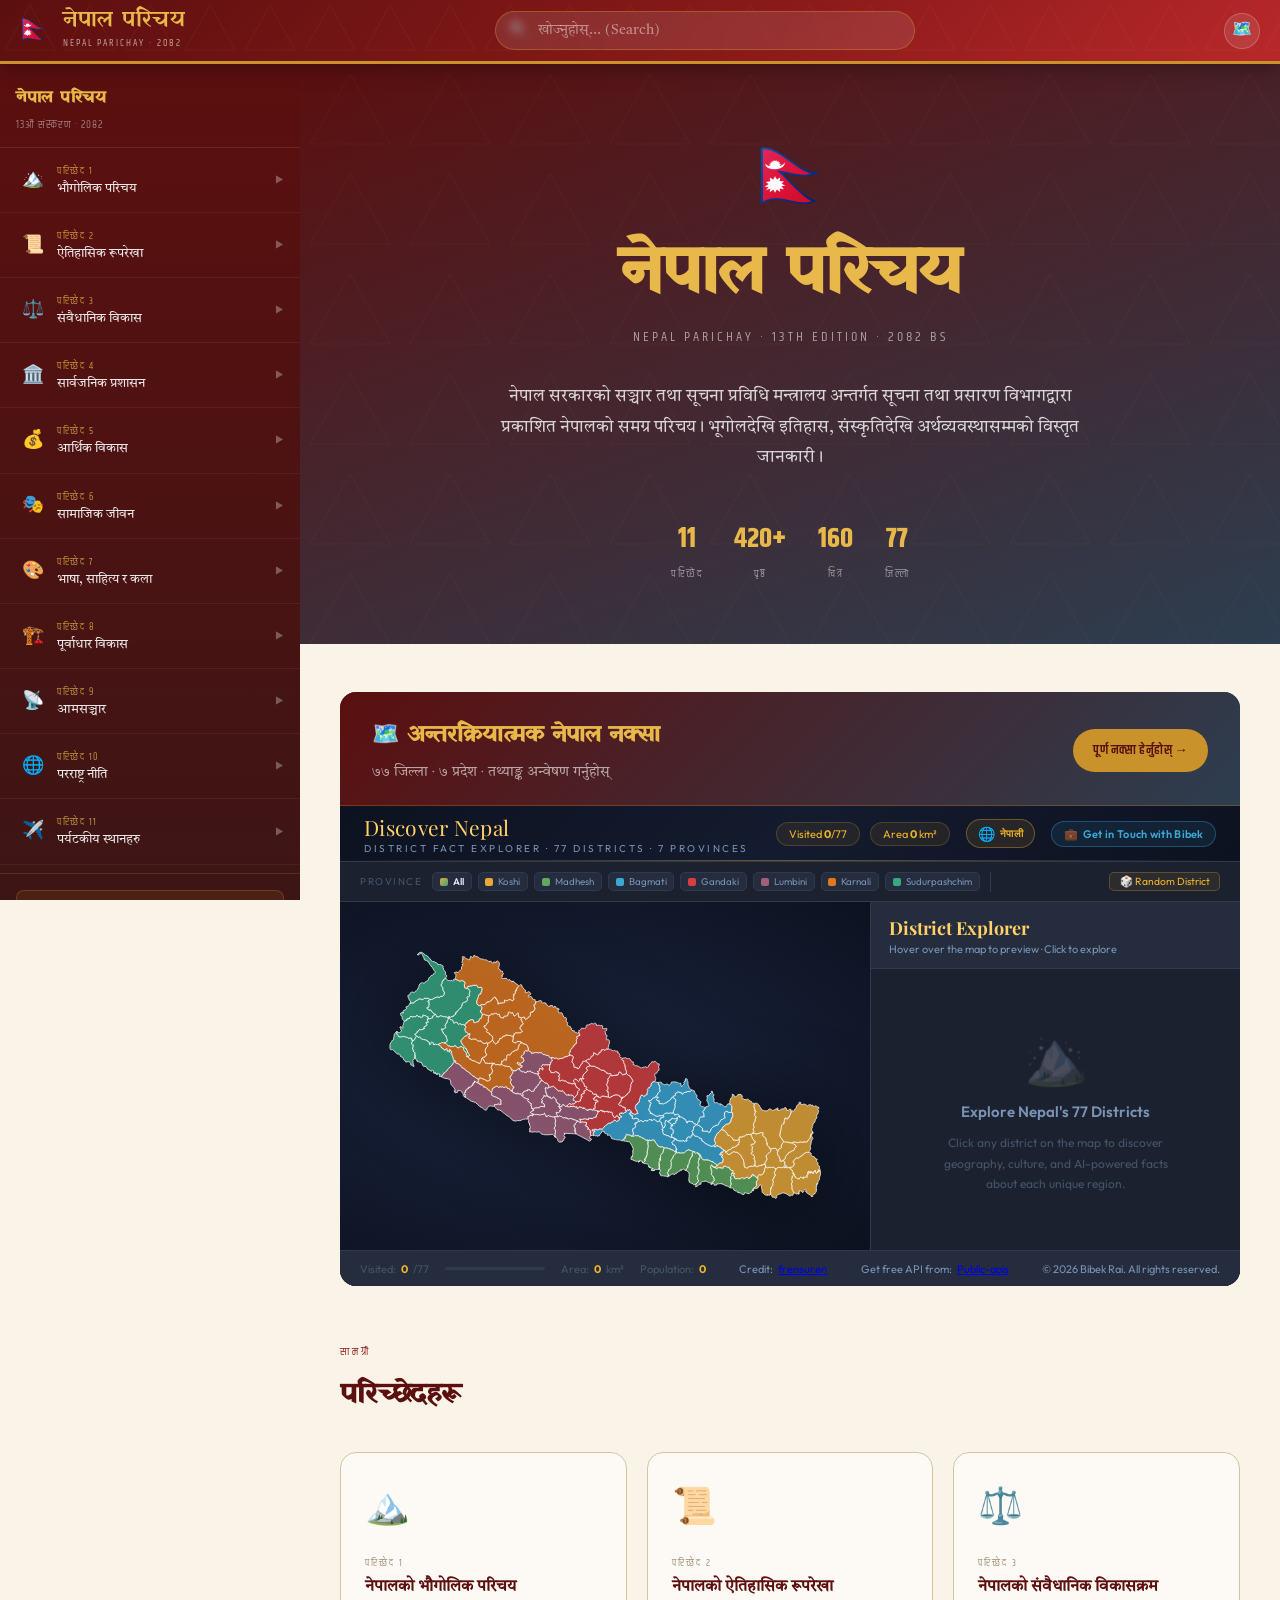
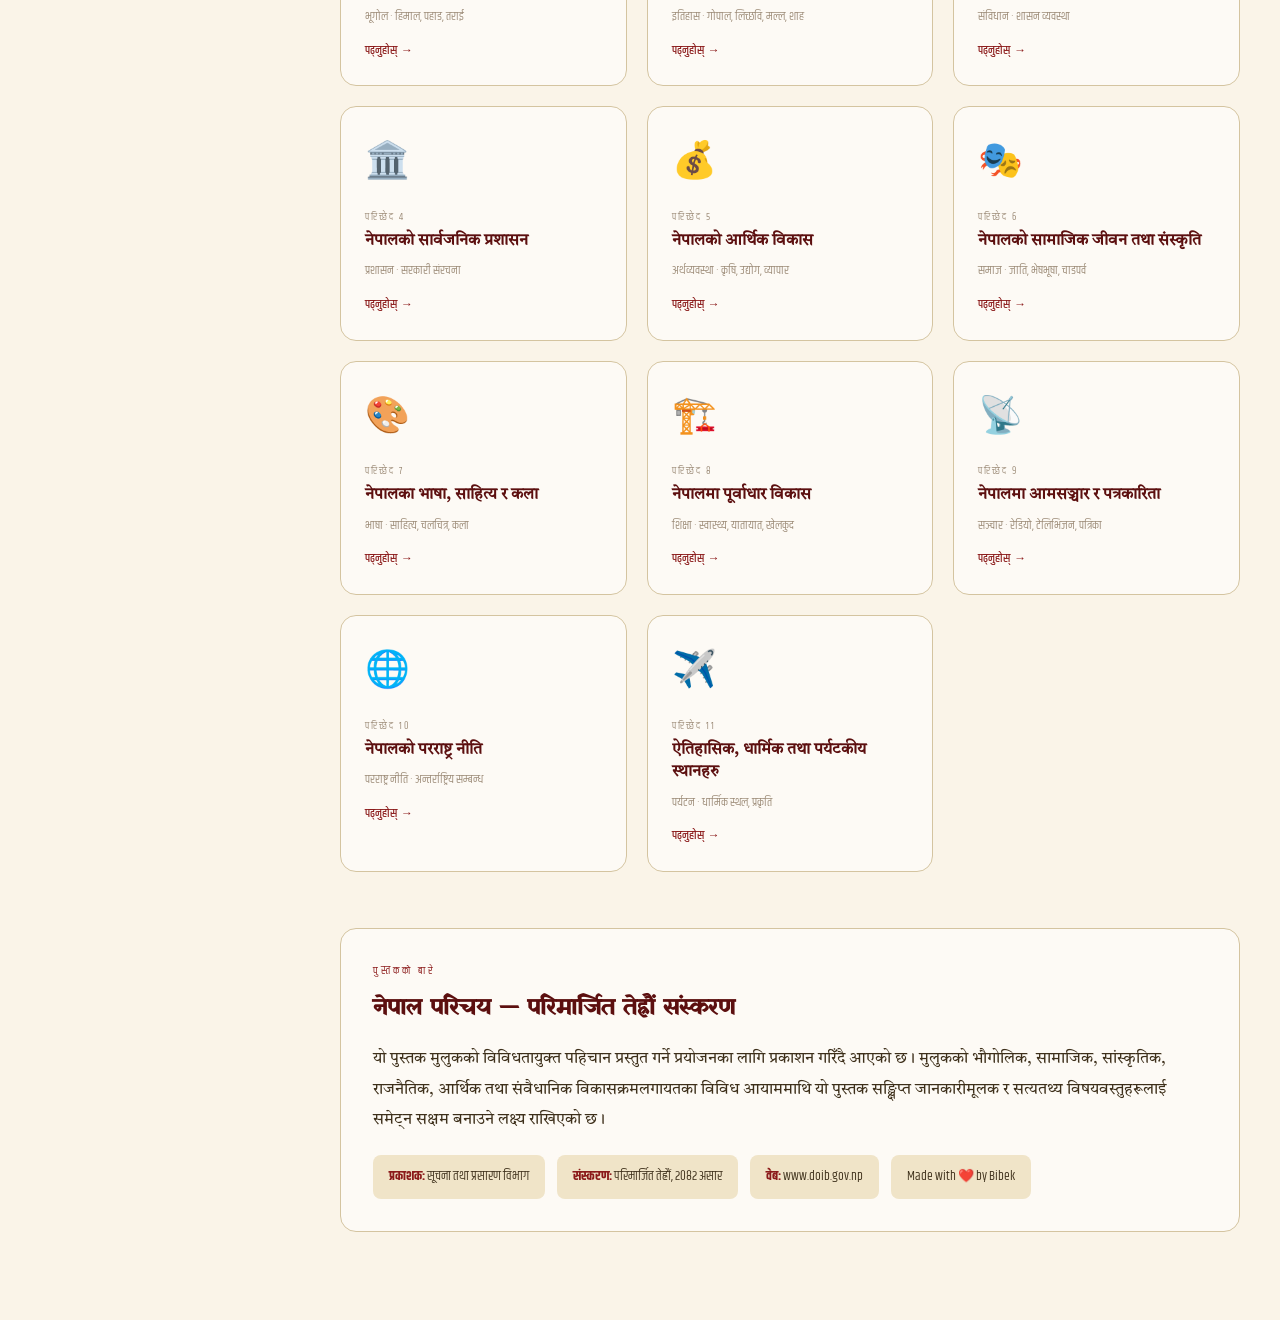
==== commit ac826f5f: "Add footer note with creator information Added a footer note indicating the website creator." ====
--- a/index.html
+++ b/index.html
@@ -1,4 +1,5 @@
 <!DOCTYPE html>
+<!-- web site by Bibek Rai -->
 <html lang="ne" dir="ltr">
 <head>
 <meta charset="UTF-8">
@@ -326,6 +327,9 @@
           <div style="background:var(--parchment-dark);border-radius:var(--radius);padding:10px 16px;font-family:var(--font-ui);font-size:13px;color:var(--ink-mid);">
             <strong style="color:var(--crimson);">वेब:</strong> www.doib.gov.np
           </div>
+           <div style="background:var(--parchment-dark);border-radius:var(--radius);padding:10px 16px;font-family:var(--font-ui);font-size:13px;color:var(--ink-mid);">
+            Made with ❤️ by Bibek
+          </div>
         </div>
       </div>
 
